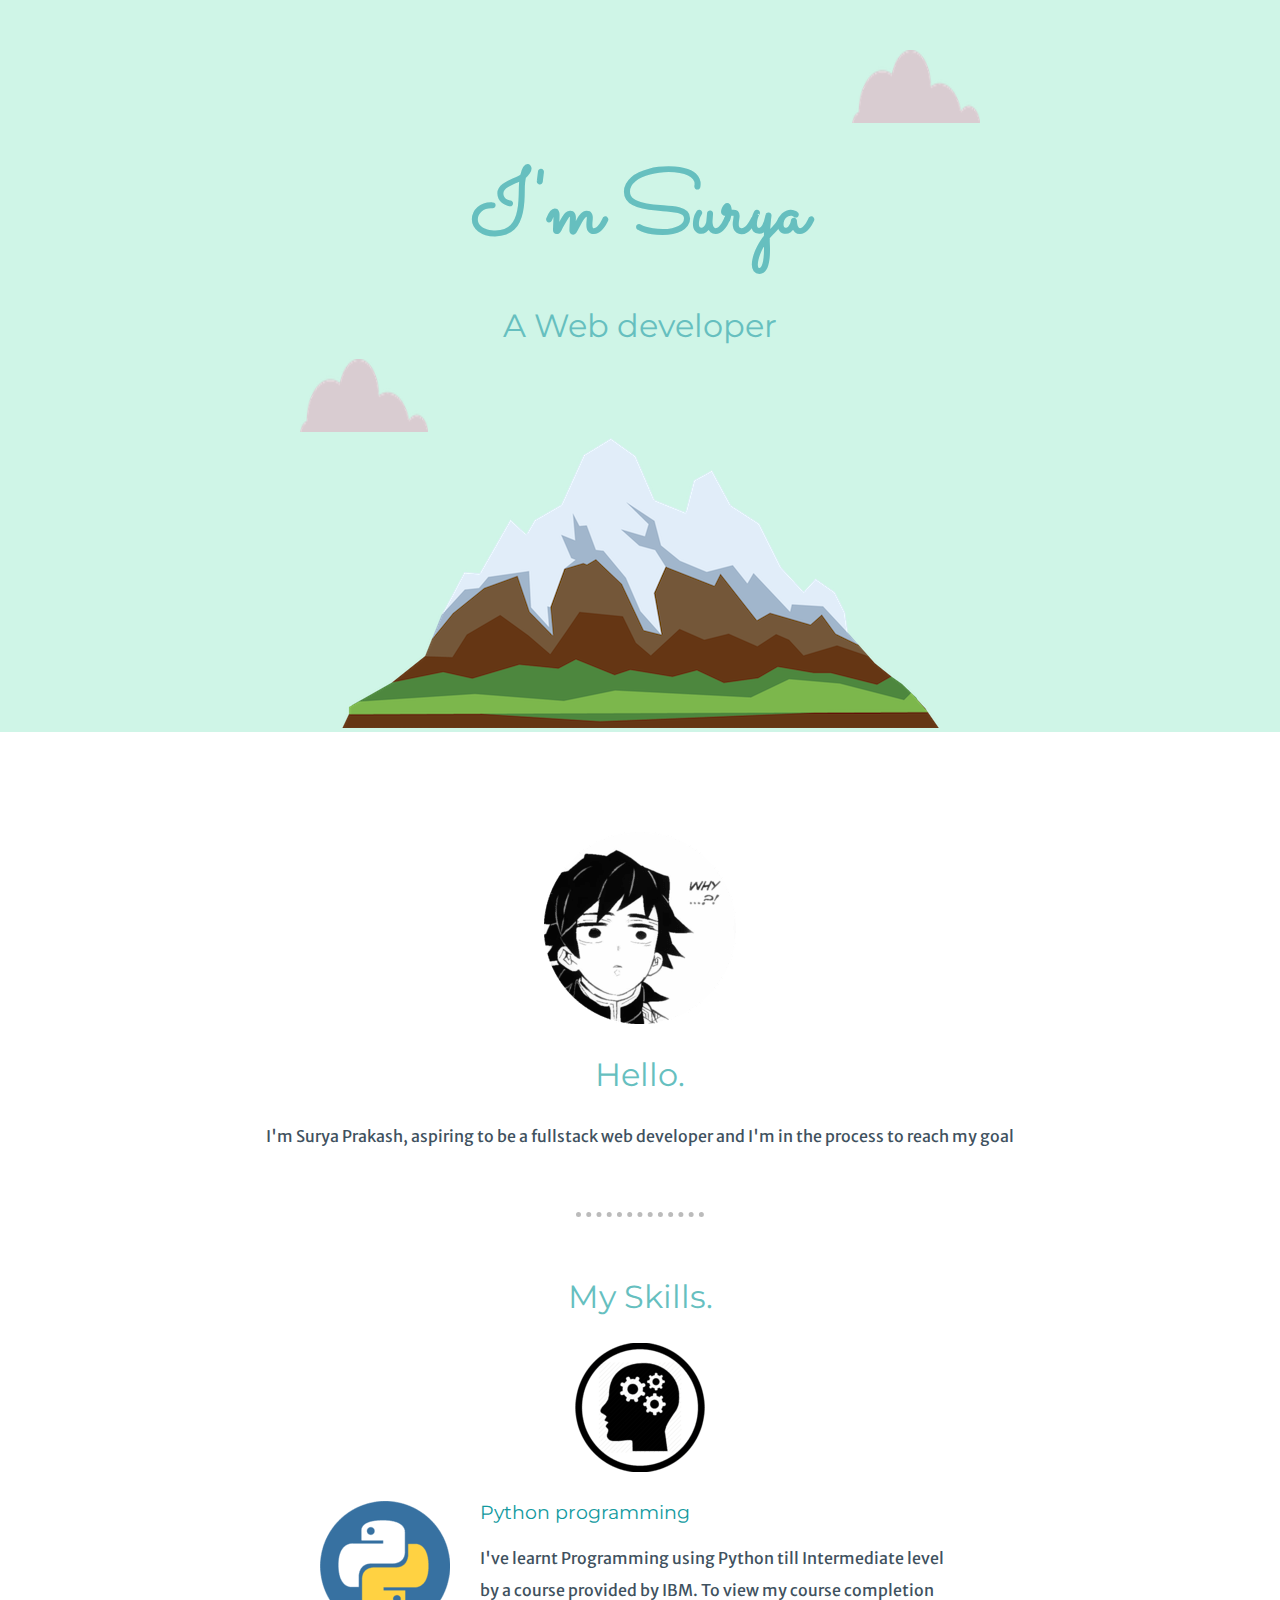
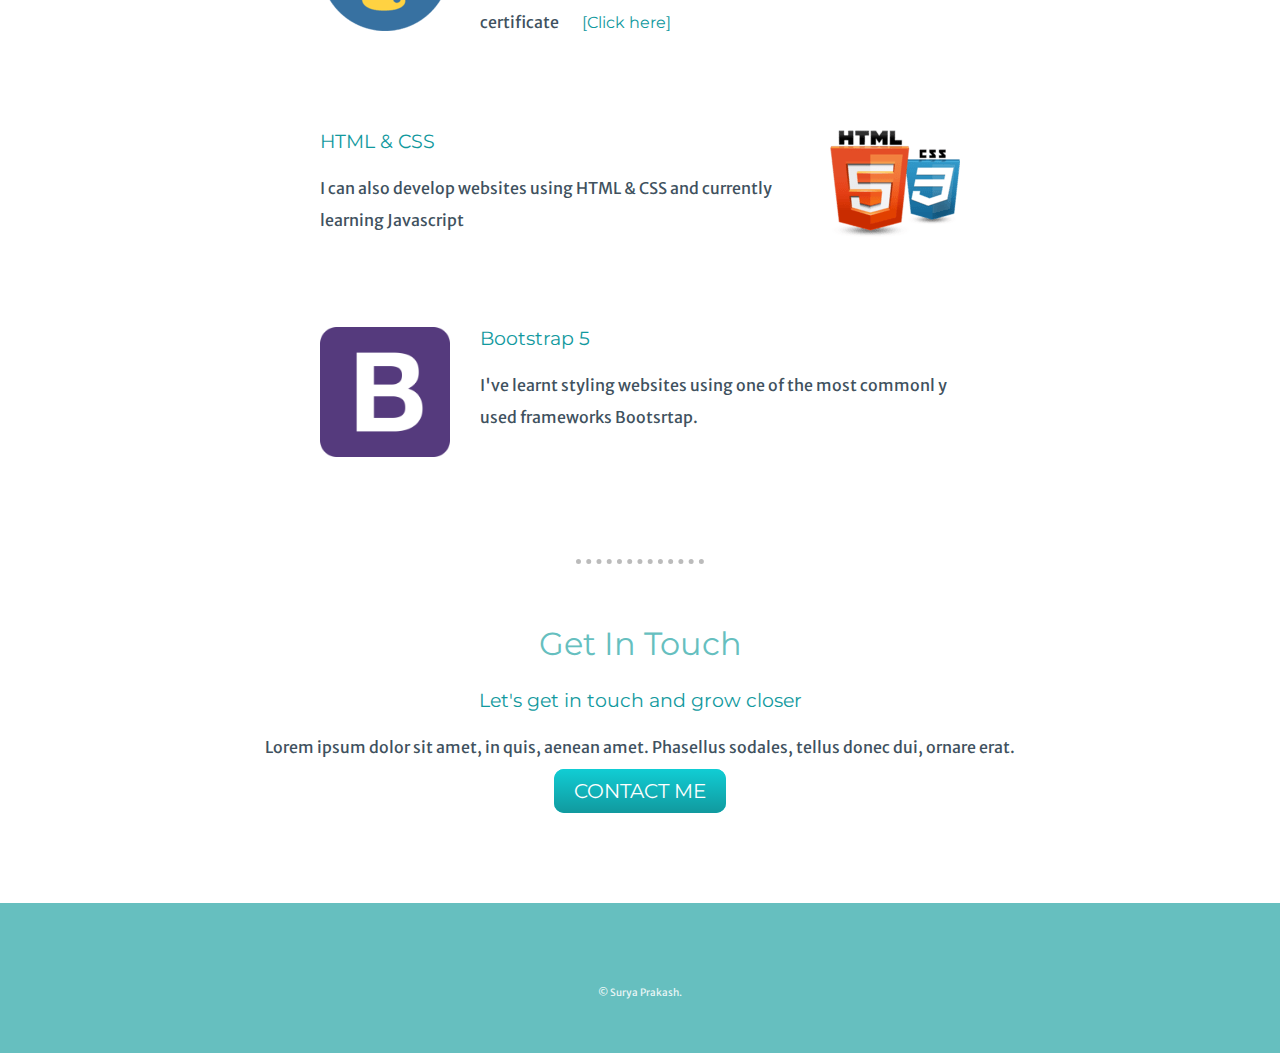
==== index.html @ 0cba6a60 "Add files via upload" ====
<!DOCTYPE html>
<html lang="en">

<head>
  <meta charset="UTF-8">
  <title>Surya Prakash</title>
  <link rel="stylesheet" href="css/style.css">
  <link rel="icon" href="images/favicon.ico">
  <link rel="preconnect" href="https://fonts.googleapis.com">
  <link rel="preconnect" href="https://fonts.gstatic.com" crossorigin>
  <link
    href="https://fonts.googleapis.com/css2?family=Merriweather+Sans&family=Montserrat&family=Sacramento&display=swap"
    rel="stylesheet">
</head>

<body>
  <div class="top-container">
    <img class="top-cloud" src="images/cloud.png" alt="cloud-img">
    <h1>I'm Surya</h1>
    <h2>A Web developer</h2>
    <img class="bottom-cloud" src="images/cloud.png" alt="cloud-img">
    <img src="images/mountain.png" alt="mountain-img">

  </div>
  <div class="middle-container">
    <div class="profile">
      <img class="giyu" src="images/Why.png" alt="Giyu">
      <h2>Hello.</h2>
      <p>I'm Surya Prakash, aspiring to be a fullstack web developer and I'm in the process to reach my goal</p>
    </div>
    <hr>
    <div class="skills">
      <h2>My Skills.</h2>
      <img class="skill-head" src="images/skills.png" alt="Skills">
      <div class="skill-row">
        <img class="python-img" src="images/python .png" alt="python">
        <h3>Python programming</h3>
        <p>I've learnt Programming using Python till Intermediate level by a course provided by IBM. To view my course
          completion certificate  <a href="python.html" >[Click here]</a></p>
      </div>
      <div class="skill-row">
        <img class="html-css" src="images/HTMLCSS.png" alt="HTML&CSS">
        <h3>HTML & CSS</h3>
        <p>I can also develop websites using HTML & CSS and currently learning Javascript </p>
      </div>
      <div class="skill-row">
        <img class="bstrap-img" src="images/bootstrap.png" alt="bootsrtap">
        <h3>Bootstrap 5</h3>
        <p>I've learnt styling websites using one of the most commonl y used frameworks Bootsrtap.</p>
      </div>
      <hr>
      <div class="contact-me">
        <h2>Get In Touch</h2>
        <h3>Let's get in touch and grow closer</h3>
        <p>Lorem ipsum dolor sit amet, in quis, aenean amet. Phasellus sodales, tellus donec dui, ornare erat.</p>
        <a class="btn" href="mailto:surya2002jjoy@gmail.com">CONTACT ME</a>
      </div>
    </div>
    <div class="bottom-container">
      <!-- <a class="footer-link" href="https://www.linkedin.com/in/surya-prakash-7aa227206">LinkedIn</a>
      <a class="footer-link" href="https://twitter.com/">Twitter</a>
      <a class="footer-link" href="https://www.appbrewery.co/">Website</a> -->
      <p class="copyright">© Surya Prakash.</p>
    </div>

</body>

</html
---- css/style.css ----
body {
    color: #40515e;
    margin: 0;
    text-align: center;
    font-family: 'Merriweather Sans', serif;
}

.profile {
    size: 50px;
}


.top-container {
    background-color: #CFF5E7;
    position: relative;
    padding-top: 100px;

}

h1 {
    margin: 50px auto 0 auto;
    font-family: 'Sacramento', cursive;
    font-size: 5.5rem;
    color: #66bfbf;
}

h2 {
    font-family: 'Montserrat', sans-serif;
    font-size: 2rem;
    color: #66bfbf;
    font-weight: normal;
    padding: bottom 20px;
    ;

}

h3 {
    color: #11999e;
    font-family: 'Montserrat', sans-serif;
    font-weight: normal;

}

p {
    line-height: 2;

}

hr {
    border-style: dotted none none;
    border-color: #BBBBBB;
    border-width: 5px;
    width: 10%;
    margin: 60px auto;
}

a {
    color: #11999e;
    font-family: 'Montserrat', sans-serif;
    margin: 10px 20px;
    text-decoration: none;
}

a:hover {
    color: #eaf6f6;
}

.bottom-cloud {
    position: absolute;
    left: 300px;
    bottom: 300px;
    height: 10%;
    width: 10%;

}

.top-cloud {
    position: absolute;
    right: 300px;
    top: 50px;
    height: 10%;
    width: 10%;

}

.python-img {
    float: left;
    padding-right: 30px;
}

.bstrap-img {
    float: left;
    padding-right: 30px;
    width: 130px;
    height: 130px;
}

.html-css {
    float: right;
    padding-left: 30px;
}

.skill-head {
    text-align: center;
}

.skill-row {
    width: 50%;
    margin: 25px auto 25px auto;
    text-align: left;
    padding-bottom: 50px;
}


.bottom-container {
    margin-top: 100px;
    background-color: #66bfbf;
    padding: 50px 0 20px;
}

.middle-container {
    padding-top: 100px;
}

.btn {
    background: #11cdd4;
    background-image: -webkit-linear-gradient(top, #11cdd4, #11999e);
    background-image: -moz-linear-gradient(top, #11cdd4, #11999e);
    background-image: -ms-linear-gradient(top, #11cdd4, #11999e);
    background-image: -o-linear-gradient(top, #11cdd4, #11999e);
    background-image: linear-gradient(to bottom, #11cdd4, #11999e);
    -webkit-border-radius: 10;
    -moz-border-radius: 10;
    border-radius: 10px;
    font-family: 'Montserrat', sans-serif;
    color: #ffffff;
    font-size: 20px;
    padding: 10px 20px 10px 20px;
    text-decoration: none;
}

.btn:hover {
    background: #30e3cb;
    background-image: -webkit-linear-gradient(top, #30e3cb, #2bc4ad);
    background-image: -moz-linear-gradient(top, #30e3cb, #2bc4ad);
    background-image: -ms-linear-gradient(top, #30e3cb, #2bc4ad);
    background-image: -o-linear-gradient(top, #30e3cb, #2bc4ad);
    background-image: linear-gradient(to bottom, #30e3cb, #2bc4ad);
    text-decoration: none;
}

.copyright {
    color: #eaf6f6;
    font-size: x-small;
    padding: 20px 0px;
}

.python-cert { 
    text-align: center;
    max-height: 500px;
}

.go-back {
    text-align: center;
}

.python-certificate {
    background-color: #40515e;

}
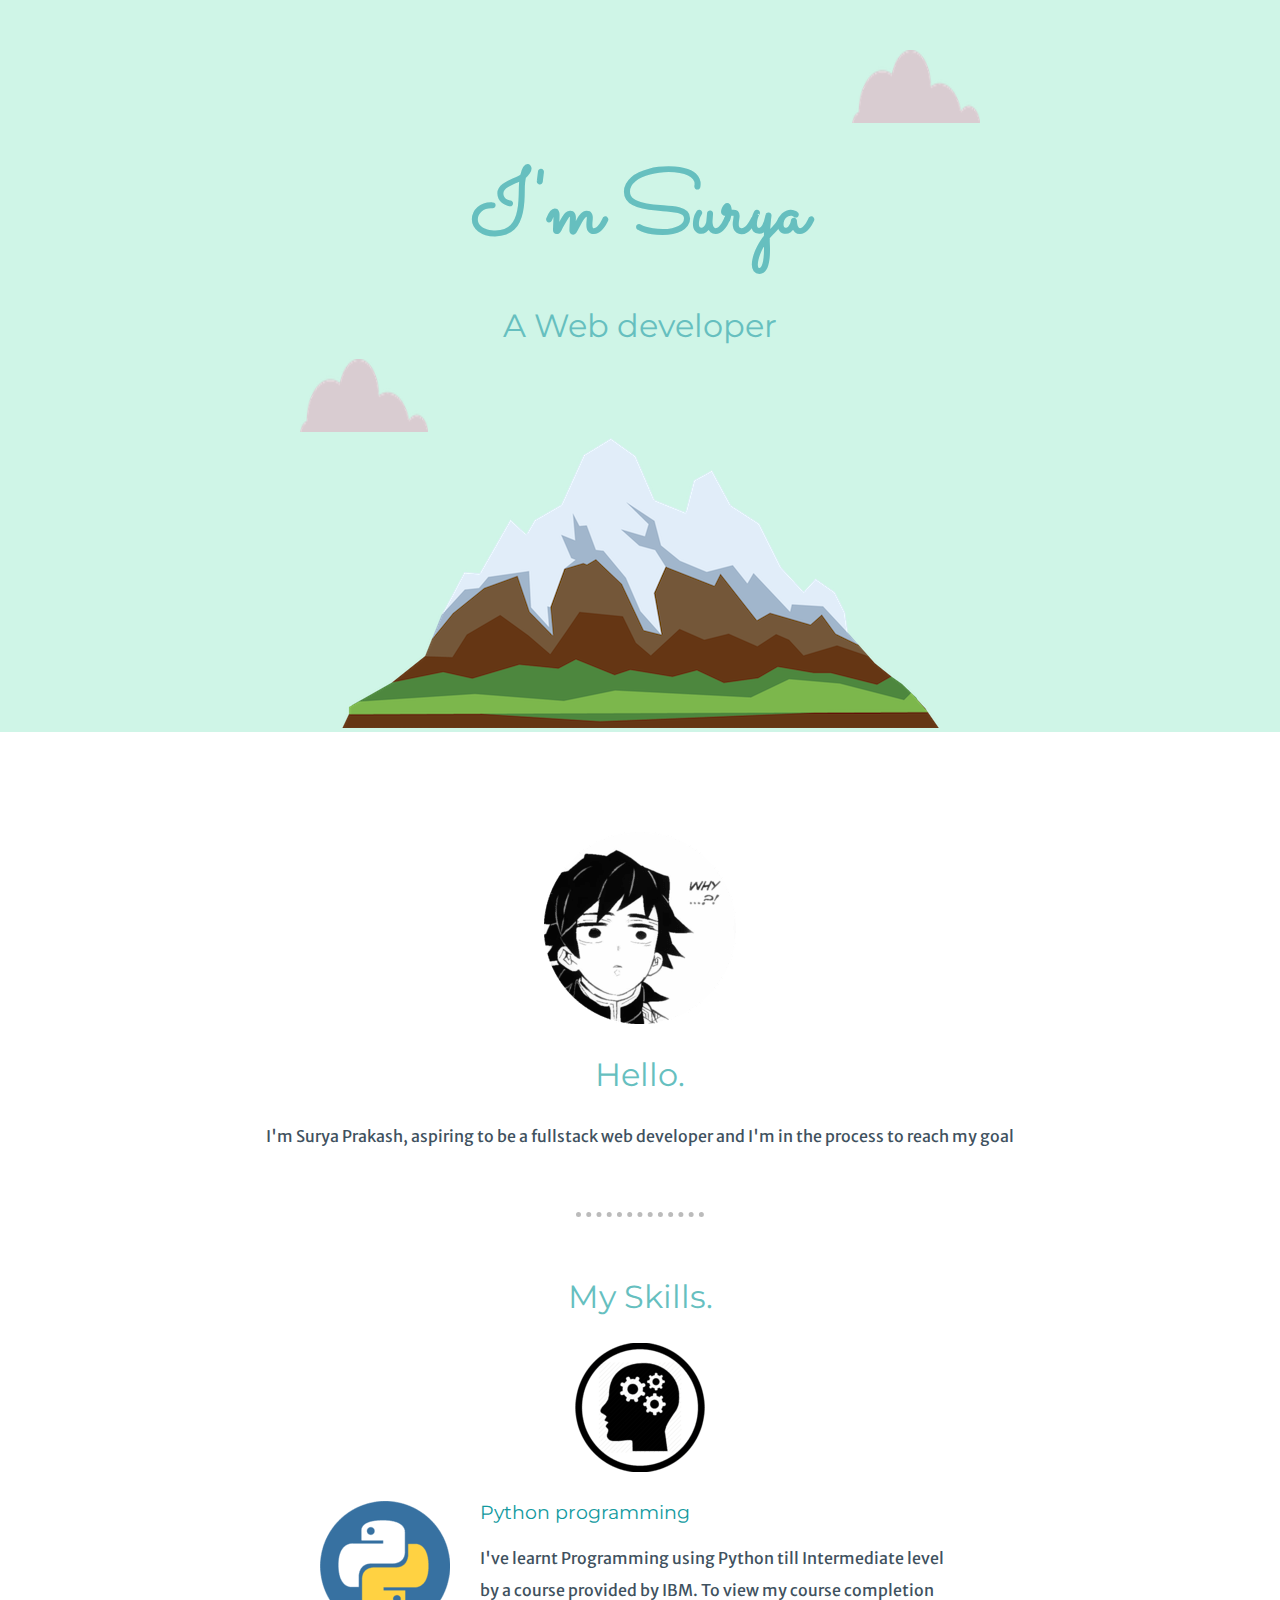
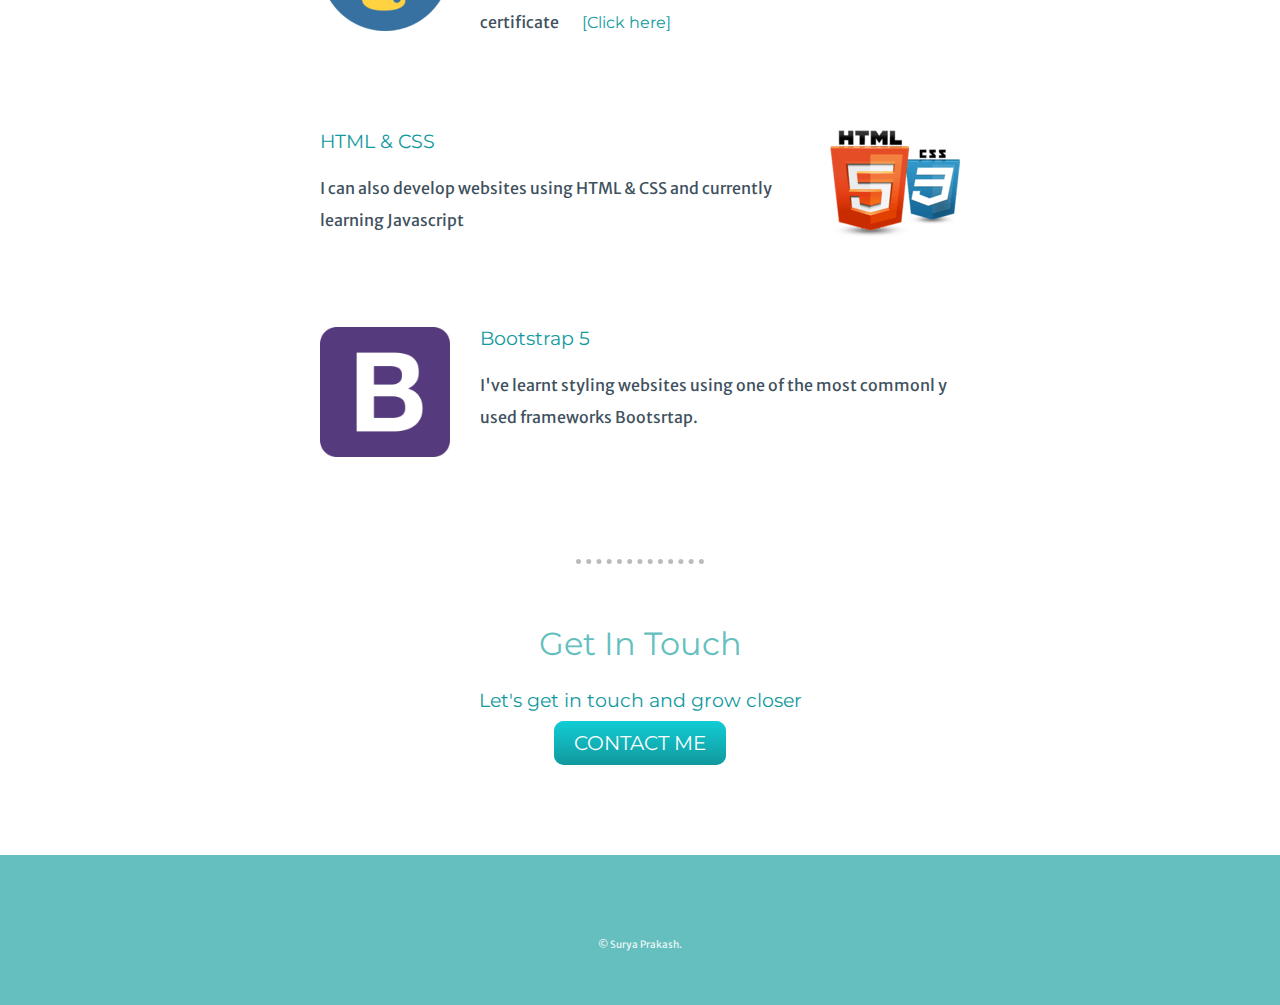
==== commit 5abae3f3: "Update index.html" ====
--- a/index.html
+++ b/index.html
@@ -52,7 +52,6 @@
       <div class="contact-me">
         <h2>Get In Touch</h2>
         <h3>Let's get in touch and grow closer</h3>
-        <p>Lorem ipsum dolor sit amet, in quis, aenean amet. Phasellus sodales, tellus donec dui, ornare erat.</p>
         <a class="btn" href="mailto:surya2002jjoy@gmail.com">CONTACT ME</a>
       </div>
     </div>
@@ -65,4 +64,4 @@
 
 </body>
 
-</html+</html
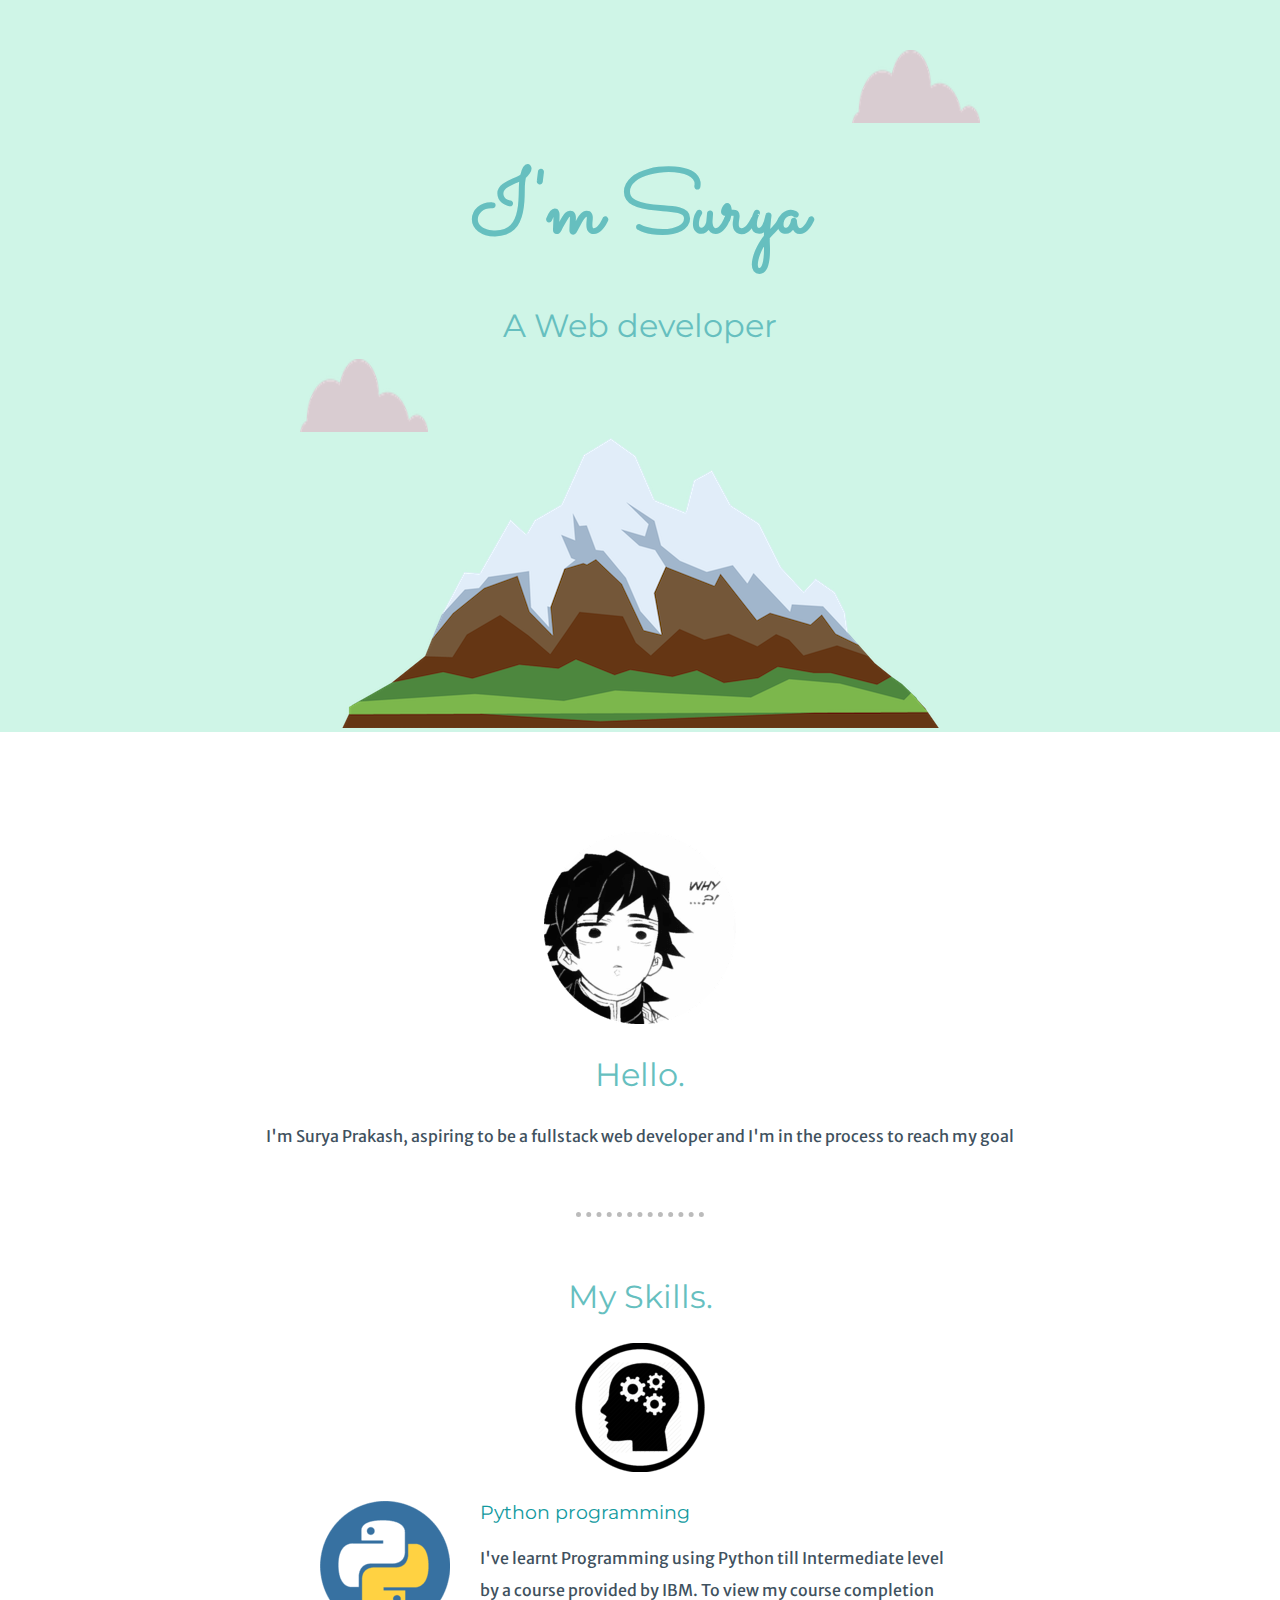
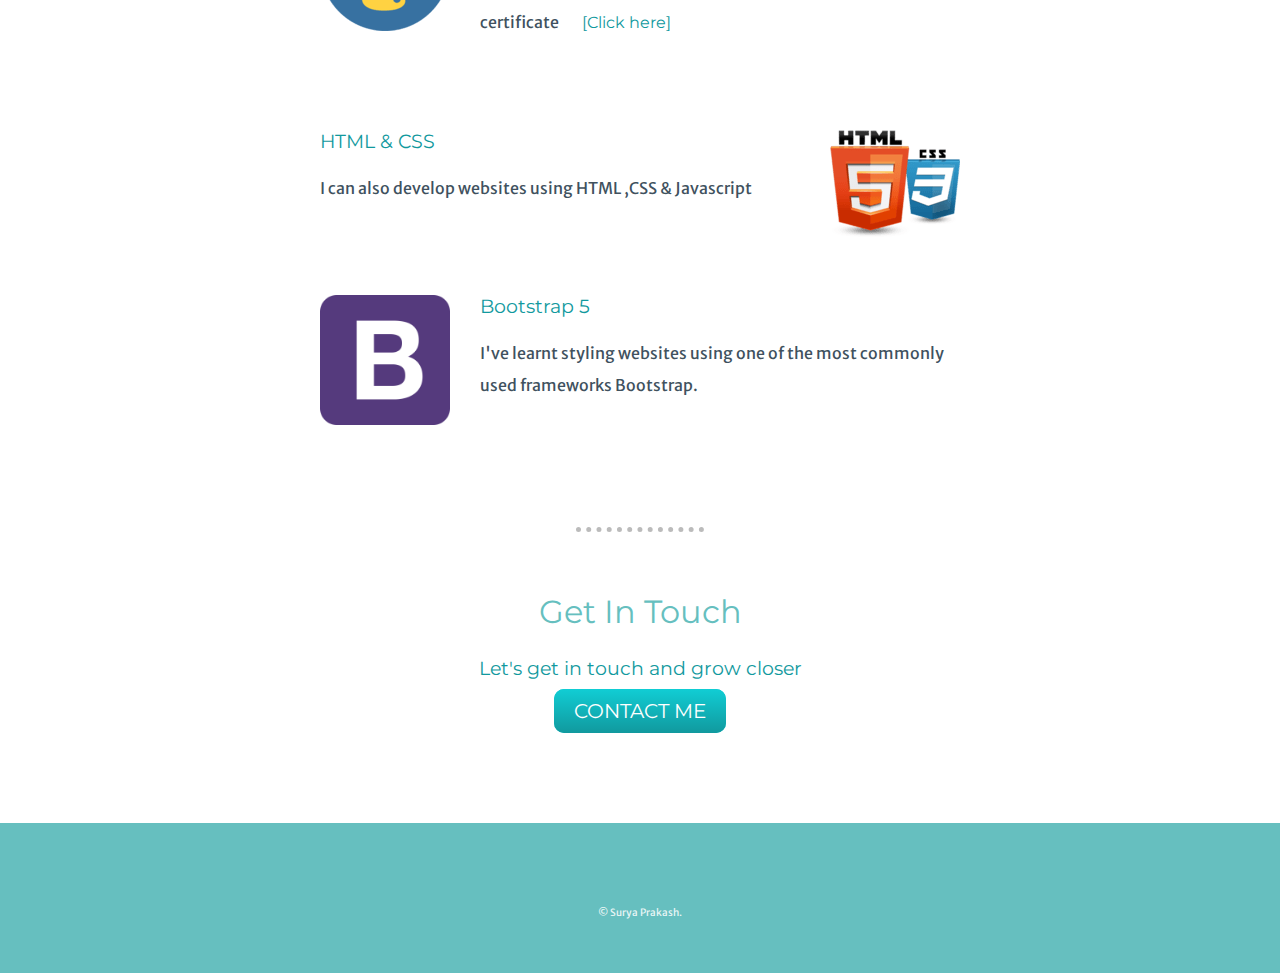
==== commit c1592ad6: "Update index.html" ====
--- a/index.html
+++ b/index.html
@@ -41,12 +41,12 @@
       <div class="skill-row">
         <img class="html-css" src="images/HTMLCSS.png" alt="HTML&CSS">
         <h3>HTML & CSS</h3>
-        <p>I can also develop websites using HTML & CSS and currently learning Javascript </p>
+        <p>I can also develop websites using HTML ,CSS & Javascript </p>
       </div>
       <div class="skill-row">
         <img class="bstrap-img" src="images/bootstrap.png" alt="bootsrtap">
         <h3>Bootstrap 5</h3>
-        <p>I've learnt styling websites using one of the most commonl y used frameworks Bootsrtap.</p>
+        <p>I've learnt styling websites using one of the most commonly used frameworks Bootstrap.</p>
       </div>
       <hr>
       <div class="contact-me">
